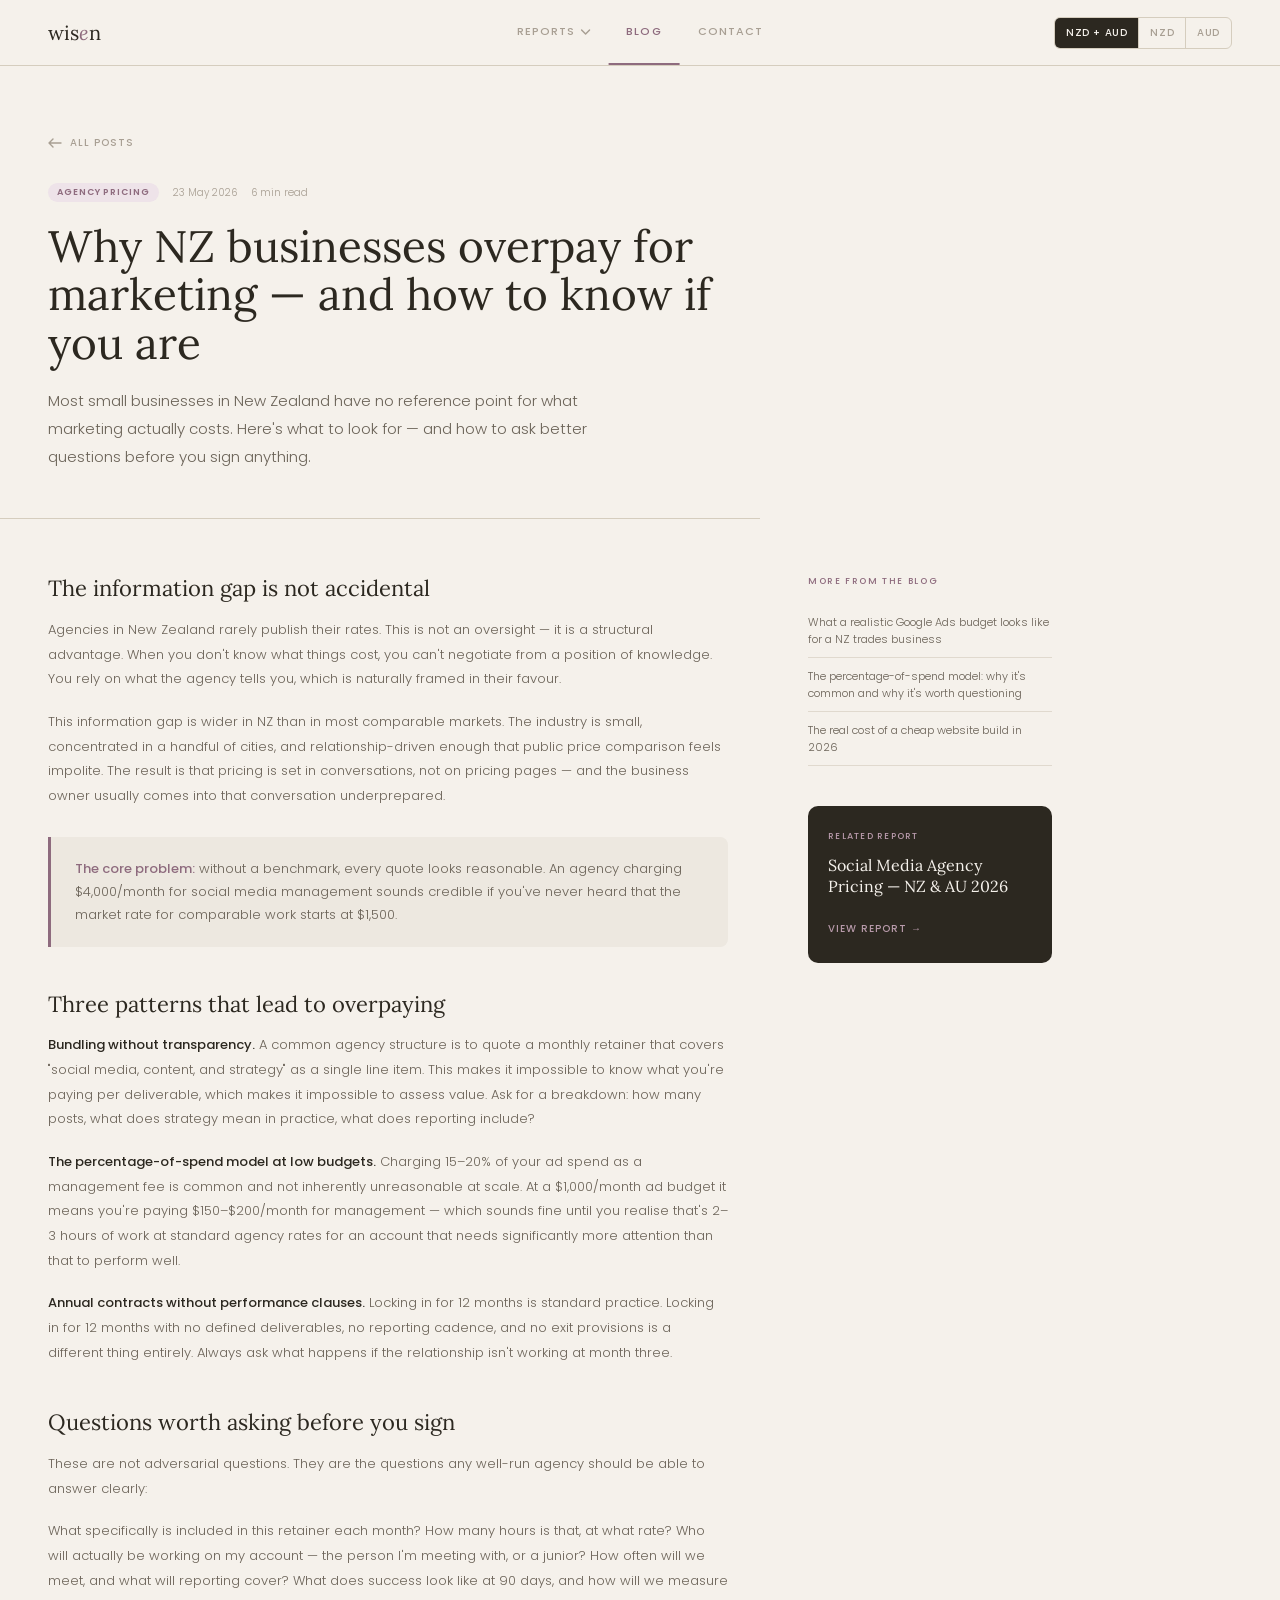
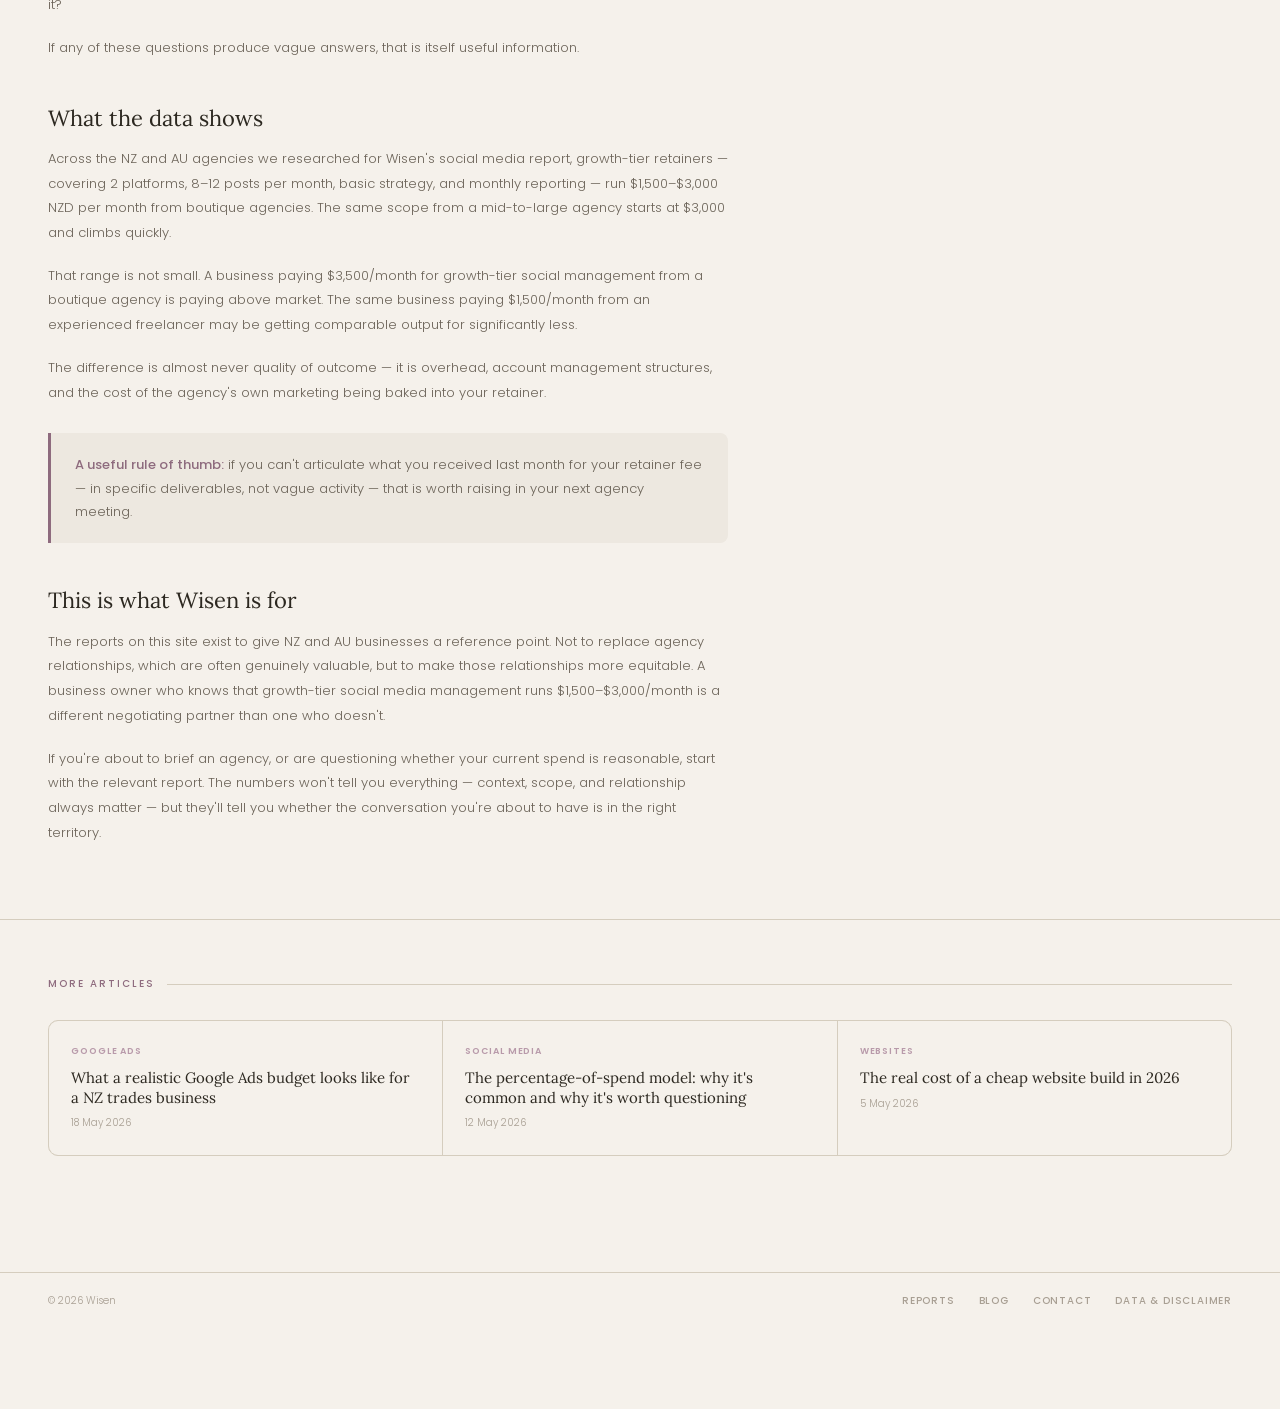
==== pages/blog-post.html @ f057c272 "Second commit with blog and contact" ====
<!DOCTYPE html>
<html lang="en">
<head>
  <meta charset="UTF-8">
  <meta name="viewport" content="width=device-width, initial-scale=1.0">
  <title>Wisen — Why NZ businesses overpay for marketing</title>
  <link rel="stylesheet" href="../css/style.css">
  <style>
    /* ── BLOG POST ── */
    .post-header { padding: 64px 48px 48px; border-bottom: 1px solid var(--rule); max-width: 760px; }
    .post-back { display: inline-flex; align-items: center; gap: 8px; font-size: 10px; letter-spacing: 0.1em; text-transform: uppercase; color: var(--ink-faint); text-decoration: none; font-weight: 500; margin-bottom: 32px; transition: color 0.18s; }
    .post-back:hover { color: var(--mauve); }
    .post-back svg { transition: transform 0.18s; }
    .post-back:hover svg { transform: translateX(-3px); }
    .post-meta { display: flex; align-items: center; gap: 14px; margin-bottom: 20px; }
    .post-tag { font-size: 9px; font-weight: 600; letter-spacing: 0.1em; text-transform: uppercase; padding: 3px 9px; border-radius: 20px; background: var(--mauve-pale); color: var(--mauve); }
    .post-date { font-size: 10px; color: var(--ink-faint); font-weight: 300; }
    .post-read-time { font-size: 10px; color: var(--ink-faint); font-weight: 300; }
    .post-title { font-family: 'Lora', serif; font-weight: 400; font-size: clamp(28px, 4vw, 44px); line-height: 1.1; margin-bottom: 20px; }
    .post-intro { font-size: 15px; color: var(--ink-light); font-weight: 300; line-height: 1.85; max-width: 600px; }

    /* Article body */
    .post-body { padding: 56px 48px; display: grid; grid-template-columns: 680px 1fr; gap: 80px; align-items: start; max-width: 1100px; }
    .post-content h2 { font-family: 'Lora', serif; font-weight: 400; font-size: 22px; margin-top: 44px; margin-bottom: 16px; line-height: 1.2; }
    .post-content h2:first-child { margin-top: 0; }
    .post-content p { font-size: 13px; color: var(--ink-light); font-weight: 300; line-height: 1.9; margin-bottom: 18px; }
    .post-content strong { color: var(--ink); font-weight: 500; }
    .post-callout { background: var(--linen); border-left: 3px solid var(--mauve); border-radius: 0 8px 8px 0; padding: 20px 24px; margin: 28px 0; }
    .post-callout p { margin-bottom: 0; font-size: 13px; color: var(--ink-light); line-height: 1.8; font-weight: 300; }
    .post-callout strong { color: var(--mauve); }

    /* Sidebar */
    .post-sidebar { position: sticky; top: 96px; }
    .sidebar-label { font-size: 9px; letter-spacing: 0.18em; text-transform: uppercase; color: var(--mauve); font-weight: 500; margin-bottom: 16px; }
    .sidebar-link { display: block; font-size: 11px; color: var(--ink-light); font-weight: 300; text-decoration: none; padding: 10px 0; border-bottom: 1px solid var(--linen-dark); line-height: 1.5; transition: color 0.18s; }
    .sidebar-link:last-child { border-bottom: none; }
    .sidebar-link:hover { color: var(--mauve); }
    .sidebar-report { margin-top: 40px; background: var(--ink); border-radius: 10px; padding: 24px 20px; }
    .sidebar-report-label { font-size: 9px; letter-spacing: 0.14em; text-transform: uppercase; color: var(--mauve-l); font-weight: 500; margin-bottom: 12px; }
    .sidebar-report-title { font-family: 'Lora', serif; font-size: 16px; font-weight: 400; color: var(--parchment); margin-bottom: 10px; line-height: 1.3; }
    .sidebar-report-link { display: inline-block; margin-top: 14px; font-size: 10px; letter-spacing: 0.1em; text-transform: uppercase; color: var(--mauve-l); font-weight: 500; text-decoration: none; transition: color 0.18s; }
    .sidebar-report-link:hover { color: var(--parchment); }

    /* Post footer / more posts */
    .post-more { padding: 56px 48px; border-top: 1px solid var(--rule); }
    .post-more-label { font-size: 10px; letter-spacing: 0.2em; text-transform: uppercase; color: var(--mauve); font-weight: 500; margin-bottom: 28px; display: flex; align-items: center; gap: 12px; }
    .post-more-label::after { content: ''; flex: 1; height: 1px; background: var(--rule); }
    .post-more-grid { display: grid; grid-template-columns: repeat(3, 1fr); gap: 1px; background: var(--rule); border: 1px solid var(--rule); border-radius: 10px; overflow: hidden; }
    .post-more-card { background: var(--parchment); padding: 24px 22px; text-decoration: none; display: block; transition: background 0.18s; }
    .post-more-card:hover { background: var(--linen); }
    .post-more-tag { font-size: 9px; font-weight: 600; letter-spacing: 0.1em; text-transform: uppercase; color: var(--mauve-l); margin-bottom: 10px; display: block; }
    .post-more-title { font-family: 'Lora', serif; font-size: 15px; font-weight: 400; color: var(--ink); line-height: 1.3; margin-bottom: 8px; }
    .post-more-date { font-size: 10px; color: var(--ink-faint); font-weight: 300; }

    @media (max-width: 900px) {
      .post-header { padding: 40px 20px 32px; }
      .post-body { grid-template-columns: 1fr; gap: 40px; padding: 40px 20px; }
      .post-sidebar { position: static; }
      .post-more { padding: 40px 20px; }
      .post-more-grid { grid-template-columns: 1fr; }
    }
  </style>
</head>
<body>

  <!-- ══ HEADER ════════════════════════════════════════════════ -->
  <header class="site-header">
    <a class="wordmark" href="../index.html">wis<em>e</em>n</a>
    <div class="site-nav-centre">
      <div class="site-nav-dropdown">
        <button class="site-nav-dropdown-trigger">
          Reports
          <svg width="10" height="6" viewBox="0 0 10 6" fill="none">
            <path d="M1 1l4 4 4-4" stroke="currentColor" stroke-width="1.5" stroke-linecap="round" stroke-linejoin="round"/>
          </svg>
        </button>
        <div class="site-nav-dropdown-menu">
          <a class="site-nav-dropdown-item" href="social-media.html">
            <span class="site-nav-dropdown-num">01</span>
            <span class="site-nav-dropdown-label">Social Media Pricing</span>
          </a>
          <a class="site-nav-dropdown-item" href="website-costs.html">
            <span class="site-nav-dropdown-num">02</span>
            <span class="site-nav-dropdown-label">Website Build &amp; Maintenance</span>
          </a>
          <a class="site-nav-dropdown-item" href="paid-ads.html">
            <span class="site-nav-dropdown-num">03</span>
            <span class="site-nav-dropdown-label">Paid Ads Benchmarks</span>
          </a>
          <div class="site-nav-dropdown-divider"></div>
          <a class="site-nav-dropdown-item" href="disclaimer.html">
            <span class="site-nav-dropdown-num">&#x2197;</span>
            <span class="site-nav-dropdown-label">Data Sources &amp; Methodology</span>
          </a>
        </div>
      </div>
      <a class="site-nav-link active" href="blog.html">Blog</a>
      <a class="site-nav-link" href="contact.html">Contact</a>
    </div>
    <div class="header-right">
      <div class="currency-pills">
        <button class="currency-pill active" onclick="setCurrency('both',this)">NZD + AUD</button>
        <button class="currency-pill"        onclick="setCurrency('nzd',this)">NZD</button>
        <button class="currency-pill"        onclick="setCurrency('aud',this)">AUD</button>
      </div>
    </div>
  </header>

  <!-- ══ POST HEADER ═══════════════════════════════════════════ -->
  <div class="post-header">
    <a class="post-back" href="blog.html">
      <svg width="14" height="10" viewBox="0 0 14 10" fill="none">
        <path d="M5 1L1 5l4 4M1 5h12" stroke="currentColor" stroke-width="1.4" stroke-linecap="round" stroke-linejoin="round"/>
      </svg>
      All posts
    </a>
    <div class="post-meta">
      <span class="post-tag">Agency pricing</span>
      <span class="post-date">23 May 2026</span>
      <span class="post-read-time">6 min read</span>
    </div>
    <h1 class="post-title">Why NZ businesses overpay for marketing — and how to know if you are</h1>
    <p class="post-intro">Most small businesses in New Zealand have no reference point for what marketing actually costs. Here's what to look for — and how to ask better questions before you sign anything.</p>
  </div>

  <!-- ══ POST BODY ══════════════════════════════════════════════ -->
  <div class="post-body">
    <article class="post-content">

      <h2>The information gap is not accidental</h2>
      <p>Agencies in New Zealand rarely publish their rates. This is not an oversight — it is a structural advantage. When you don't know what things cost, you can't negotiate from a position of knowledge. You rely on what the agency tells you, which is naturally framed in their favour.</p>
      <p>This information gap is wider in NZ than in most comparable markets. The industry is small, concentrated in a handful of cities, and relationship-driven enough that public price comparison feels impolite. The result is that pricing is set in conversations, not on pricing pages — and the business owner usually comes into that conversation underprepared.</p>

      <div class="post-callout">
        <p><strong>The core problem:</strong> without a benchmark, every quote looks reasonable. An agency charging $4,000/month for social media management sounds credible if you've never heard that the market rate for comparable work starts at $1,500.</p>
      </div>

      <h2>Three patterns that lead to overpaying</h2>
      <p><strong>Bundling without transparency.</strong> A common agency structure is to quote a monthly retainer that covers "social media, content, and strategy" as a single line item. This makes it impossible to know what you're paying per deliverable, which makes it impossible to assess value. Ask for a breakdown: how many posts, what does strategy mean in practice, what does reporting include?</p>
      <p><strong>The percentage-of-spend model at low budgets.</strong> Charging 15–20% of your ad spend as a management fee is common and not inherently unreasonable at scale. At a $1,000/month ad budget it means you're paying $150–$200/month for management — which sounds fine until you realise that's 2–3 hours of work at standard agency rates for an account that needs significantly more attention than that to perform well.</p>
      <p><strong>Annual contracts without performance clauses.</strong> Locking in for 12 months is standard practice. Locking in for 12 months with no defined deliverables, no reporting cadence, and no exit provisions is a different thing entirely. Always ask what happens if the relationship isn't working at month three.</p>

      <h2>Questions worth asking before you sign</h2>
      <p>These are not adversarial questions. They are the questions any well-run agency should be able to answer clearly:</p>
      <p>What specifically is included in this retainer each month? How many hours is that, at what rate? Who will actually be working on my account — the person I'm meeting with, or a junior? How often will we meet, and what will reporting cover? What does success look like at 90 days, and how will we measure it?</p>
      <p>If any of these questions produce vague answers, that is itself useful information.</p>

      <h2>What the data shows</h2>
      <p>Across the NZ and AU agencies we researched for Wisen's social media report, growth-tier retainers — covering 2 platforms, 8–12 posts per month, basic strategy, and monthly reporting — run $1,500–$3,000 NZD per month from boutique agencies. The same scope from a mid-to-large agency starts at $3,000 and climbs quickly.</p>
      <p>That range is not small. A business paying $3,500/month for growth-tier social management from a boutique agency is paying above market. The same business paying $1,500/month from an experienced freelancer may be getting comparable output for significantly less.</p>
      <p>The difference is almost never quality of outcome — it is overhead, account management structures, and the cost of the agency's own marketing being baked into your retainer.</p>

      <div class="post-callout">
        <p><strong>A useful rule of thumb:</strong> if you can't articulate what you received last month for your retainer fee — in specific deliverables, not vague activity — that is worth raising in your next agency meeting.</p>
      </div>

      <h2>This is what Wisen is for</h2>
      <p>The reports on this site exist to give NZ and AU businesses a reference point. Not to replace agency relationships, which are often genuinely valuable, but to make those relationships more equitable. A business owner who knows that growth-tier social media management runs $1,500–$3,000/month is a different negotiating partner than one who doesn't.</p>
      <p>If you're about to brief an agency, or are questioning whether your current spend is reasonable, start with the relevant report. The numbers won't tell you everything — context, scope, and relationship always matter — but they'll tell you whether the conversation you're about to have is in the right territory.</p>

    </article>

    <!-- Sidebar -->
    <aside class="post-sidebar">
      <div class="sidebar-label">More from the blog</div>
      <a class="sidebar-link" href="blog.html">What a realistic Google Ads budget looks like for a NZ trades business</a>
      <a class="sidebar-link" href="blog.html">The percentage-of-spend model: why it's common and why it's worth questioning</a>
      <a class="sidebar-link" href="blog.html">The real cost of a cheap website build in 2026</a>

      <div class="sidebar-report">
        <div class="sidebar-report-label">Related report</div>
        <div class="sidebar-report-title">Social Media Agency Pricing — NZ &amp; AU 2026</div>
        <a class="sidebar-report-link" href="social-media.html">View report →</a>
      </div>
    </aside>
  </div>

  <!-- ══ MORE POSTS ═════════════════════════════════════════════ -->
  <div class="post-more">
    <div class="post-more-label">More articles</div>
    <div class="post-more-grid">
      <a class="post-more-card" href="blog.html">
        <span class="post-more-tag">Google Ads</span>
        <div class="post-more-title">What a realistic Google Ads budget looks like for a NZ trades business</div>
        <div class="post-more-date">18 May 2026</div>
      </a>
      <a class="post-more-card" href="blog.html">
        <span class="post-more-tag">Social media</span>
        <div class="post-more-title">The percentage-of-spend model: why it's common and why it's worth questioning</div>
        <div class="post-more-date">12 May 2026</div>
      </a>
      <a class="post-more-card" href="blog.html">
        <span class="post-more-tag">Websites</span>
        <div class="post-more-title">The real cost of a cheap website build in 2026</div>
        <div class="post-more-date">5 May 2026</div>
      </a>
    </div>
  </div>

  <!-- ══ FOOTER ════════════════════════════════════════════════ -->
  <footer class="site-footer">
    <div class="footer-copy">&copy; 2026 Wisen</div>
    <nav class="footer-nav">
      <a class="footer-nav-link" href="../index.html#reports">Reports</a>
      <a class="footer-nav-link" href="blog.html">Blog</a>
      <a class="footer-nav-link" href="contact.html">Contact</a>
      <a class="footer-nav-link" href="disclaimer.html">Data &amp; Disclaimer</a>
    </nav>
  </footer>

  <script src="../js/main.js"></script>
</body>
</html>
---- css/style.css ----
/* ============================================================
   WISEN — Global Stylesheet
   style.css · v1.0 · May 2026
   ============================================================ */

@import url('https://fonts.googleapis.com/css2?family=Lora:ital,wght@0,400;0,600;1,400&family=Poppins:wght@300;400;500;600&display=swap');

*, *::before, *::after { box-sizing: border-box; margin: 0; padding: 0; }

/* ── TOKENS ── */
:root {
  --parchment: #F5F1EB;
  --linen:     #EDE8E0;
  --linen-dark:#E0D9CE;
  --ink:       #2C2820;
  --ink-light: #6B6358;
  --ink-faint: #A89F93;
  --mauve:     #8E6B7E;
  --mauve-l:   #B89AAA;
  --mauve-pale:#EEE3E9;
  --olive:     #6B7A45;
  --olive-l:   #8A9A5B;
  --olive-pale:#E8EDD8;
  --rule:      #D5CDBE;
}

body {
  background: var(--parchment);
  font-family: 'Poppins', sans-serif;
  color: var(--ink);
  padding-bottom: 80px;
}

/* ── GLOBAL HEADER ── */
.site-header {
  border-bottom: 1px solid var(--rule);
  padding: 0 48px;
  background: var(--parchment);
  position: sticky;
  top: 0;
  z-index: 20;
  display: flex;
  align-items: stretch;
  justify-content: space-between;
}
.wordmark {
  font-family: 'Lora', serif;
  font-weight: 400;
  font-size: 20px;
  display: flex;
  align-items: center;
  padding: 20px 0;
  text-decoration: none;
  color: var(--ink);
  background: none;
  border: none;
  cursor: pointer;
  flex-shrink: 0;
}
.wordmark em { font-style: italic; color: var(--mauve); }

/* Centred nav group */
.site-nav-centre {
  display: flex;
  align-items: stretch;
  position: absolute;
  left: 50%;
  transform: translateX(-50%);
  height: 100%;
}

/* Flat nav links (Blog, Contact) */
.site-nav-link {
  display: flex;
  align-items: center;
  padding: 0 18px;
  font-size: 11px;
  font-weight: 500;
  letter-spacing: 0.1em;
  text-transform: uppercase;
  color: var(--ink-faint);
  border: none;
  background: transparent;
  cursor: pointer;
  border-bottom: 2px solid transparent;
  font-family: 'Poppins', sans-serif;
  transition: all 0.18s;
  white-space: nowrap;
  text-decoration: none;
}
.site-nav-link.active { color: var(--mauve); border-bottom-color: var(--mauve); }
.site-nav-link:hover:not(.active) { color: var(--ink); }

/* Reports dropdown */
.site-nav-dropdown { position: relative; display: flex; align-items: stretch; }
.site-nav-dropdown-trigger {
  display: flex;
  align-items: center;
  gap: 5px;
  padding: 0 18px;
  font-size: 11px;
  font-weight: 500;
  letter-spacing: 0.1em;
  text-transform: uppercase;
  color: var(--ink-faint);
  background: none;
  border: none;
  border-bottom: 2px solid transparent;
  cursor: pointer;
  font-family: 'Poppins', sans-serif;
  transition: all 0.18s;
}
.site-nav-dropdown-trigger svg { transition: transform 0.18s; }
.site-nav-dropdown:hover .site-nav-dropdown-trigger { color: var(--ink); }
.site-nav-dropdown:hover .site-nav-dropdown-trigger svg { transform: rotate(180deg); }
.site-nav-dropdown-menu {
  position: absolute;
  top: calc(100% + 1px);
  left: 50%;
  transform: translateX(-50%) translateY(6px);
  background: var(--parchment);
  border: 1px solid var(--rule);
  border-radius: 8px;
  min-width: 240px;
  padding: 8px 0;
  opacity: 0;
  pointer-events: none;
  transition: all 0.18s;
  box-shadow: 0 8px 24px rgba(44,40,32,0.08);
  z-index: 30;
}
.site-nav-dropdown:hover .site-nav-dropdown-menu {
  opacity: 1;
  pointer-events: all;
  transform: translateX(-50%) translateY(0);
}
.site-nav-dropdown-item { display: flex; flex-direction: column; padding: 12px 18px; text-decoration: none; transition: background 0.14s; }
.site-nav-dropdown-item:hover { background: var(--linen); }
.site-nav-dropdown-num { font-size: 9px; letter-spacing: 0.12em; text-transform: uppercase; color: var(--mauve-l); font-weight: 500; margin-bottom: 3px; }
.site-nav-dropdown-label { font-size: 12px; color: var(--ink); font-weight: 400; }
.site-nav-dropdown-divider { height: 1px; background: var(--rule); margin: 6px 0; }

/* Right side */
.header-right { display: flex; align-items: center; padding: 14px 0; }
.currency-pills { display: flex; border: 1px solid var(--rule); border-radius: 6px; overflow: hidden; }
.currency-pill {
  padding: 7px 11px;
  font-size: 10px;
  font-weight: 500;
  letter-spacing: 0.06em;
  cursor: pointer;
  border: none;
  background: transparent;
  color: var(--ink-faint);
  font-family: 'Poppins', sans-serif;
  transition: all 0.18s;
}
.currency-pill + .currency-pill { border-left: 1px solid var(--rule); }
.currency-pill.active { background: var(--ink); color: var(--parchment); }
.currency-pill:hover:not(.active) { background: var(--linen); color: var(--ink); }

/* ── SITE FOOTER ── */
.site-footer {
  margin-top: 60px;
  border-top: 1px solid var(--rule);
  padding: 20px 48px;
  display: flex;
  align-items: center;
  justify-content: space-between;
  gap: 24px;
}
.footer-copy { font-size: 10px; color: var(--ink-faint); font-weight: 300; }
.footer-nav { display: flex; gap: 24px; align-items: center; }
.footer-nav-link {
  font-size: 10px;
  font-weight: 500;
  letter-spacing: 0.08em;
  text-transform: uppercase;
  color: var(--ink-faint);
  text-decoration: none;
  transition: color 0.18s;
}
.footer-nav-link:hover { color: var(--ink); }

/* ── HERO ── */
.hero {
  padding: 56px 48px 40px;
  border-bottom: 1px solid var(--rule);
  display: grid;
  grid-template-columns: 1fr auto;
  gap: 32px;
  align-items: end;
}
.hero-eyebrow { font-size: 10px; letter-spacing: 0.22em; text-transform: uppercase; color: var(--mauve); font-weight: 500; margin-bottom: 14px; }
.hero-title { font-family: 'Lora', serif; font-weight: 400; font-size: clamp(32px, 4.5vw, 54px); line-height: 1.08; }
.hero-title strong { font-weight: 600; font-style: italic; color: var(--mauve); }
.hero-sub { margin-top: 16px; font-size: 13px; color: var(--ink-light); line-height: 1.7; max-width: 440px; font-weight: 300; }
.hero-meta { text-align: right; font-size: 12px; color: var(--ink-light); line-height: 1.8; font-weight: 300; }

/* ── TAB NAV ── */
.tab-nav { padding: 0 48px; border-bottom: 1px solid var(--rule); display: flex; }
.tab-btn {
  padding: 18px 0;
  margin-right: 32px;
  font-size: 11px;
  font-weight: 500;
  letter-spacing: 0.1em;
  text-transform: uppercase;
  color: var(--ink-faint);
  border: none;
  background: transparent;
  cursor: pointer;
  border-bottom: 2px solid transparent;
  margin-bottom: -1px;
  font-family: 'Poppins', sans-serif;
  transition: all 0.18s;
}
.tab-btn.active { color: var(--mauve); border-bottom-color: var(--mauve); }
.tab-btn:hover:not(.active) { color: var(--ink); }

/* ── CONTENT ── */
.content { padding: 48px 48px 0; max-width: 1100px; }
.panel { display: none; }
.panel.active { display: block; }
.section-label {
  font-size: 10px;
  letter-spacing: 0.2em;
  text-transform: uppercase;
  color: var(--mauve);
  font-weight: 500;
  margin-bottom: 24px;
  display: flex;
  align-items: center;
  gap: 12px;
}
.section-label::after { content: ''; flex: 1; height: 1px; background: var(--rule); }
.section-gap { margin-top: 44px; }

/* ── REPORT CARDS (home) ── */
.report-grid {
  display: grid;
  grid-template-columns: repeat(3, 1fr);
  gap: 1px;
  background: var(--rule);
  border: 1px solid var(--rule);
  border-radius: 10px;
  overflow: hidden;
  margin: 40px 48px 0;
}
.report-card { background: var(--parchment); padding: 36px 30px; cursor: pointer; transition: background 0.18s; text-decoration: none; display: block; }
.report-card:hover { background: var(--linen); }
.report-card-num { font-family: 'Lora', serif; font-size: 36px; font-weight: 400; color: var(--mauve-l); line-height: 1; margin-bottom: 20px; }
.report-card-title { font-family: 'Lora', serif; font-size: 20px; font-weight: 400; margin-bottom: 10px; line-height: 1.2; color: var(--ink); }
.report-card-sub { font-size: 12px; color: var(--ink-light); font-weight: 300; line-height: 1.7; margin-bottom: 20px; }
.report-card-cta { font-size: 10px; letter-spacing: 0.12em; text-transform: uppercase; color: var(--mauve); font-weight: 500; }

/* ── PACKAGE CARDS ── */
.pkg-grid {
  display: grid;
  grid-template-columns: repeat(auto-fit, minmax(200px, 1fr));
  gap: 1px;
  background: var(--rule);
  border: 1px solid var(--rule);
  border-radius: 10px;
  overflow: hidden;
  margin-bottom: 28px;
}
.pkg-card { background: var(--parchment); padding: 28px 24px; transition: background 0.18s; }
.pkg-card:hover { background: var(--linen); }
.pkg-accent { width: 28px; height: 3px; border-radius: 2px; margin-bottom: 16px; }
.pkg-tier { font-family: 'Lora', serif; font-size: 22px; font-weight: 400; margin-bottom: 4px; }
.pkg-sub { font-size: 10px; letter-spacing: 0.08em; text-transform: uppercase; color: var(--ink-faint); font-weight: 500; margin-bottom: 12px; }
.pkg-price-label { font-size: 9px; letter-spacing: 0.1em; text-transform: uppercase; margin-bottom: 3px; margin-top: 16px; font-weight: 500; }
.pkg-price { font-size: 17px; font-weight: 500; }
.pkg-price span { font-size: 13px; color: var(--ink-faint); font-weight: 300; }
.pkg-divider { height: 1px; background: var(--rule); margin: 18px 0; }
.pkg-inc { font-size: 11px; color: var(--ink-light); line-height: 1.9; font-weight: 300; }
.pkg-inc-item { display: flex; gap: 8px; }
.pkg-dot-m { color: var(--mauve); }
.pkg-dot-o { color: var(--olive); }

/* ── DATA TABLES ── */
.data-table { width: 100%; border-collapse: collapse; margin-bottom: 28px; }
.data-table th { font-size: 10px; letter-spacing: 0.12em; text-transform: uppercase; color: var(--ink-faint); font-weight: 500; padding: 0 0 14px; border-bottom: 1px solid var(--rule); text-align: left; }
.data-table th:not(:first-child) { text-align: right; }
.data-table td { padding: 14px 0; border-bottom: 1px solid var(--linen-dark); font-size: 12px; vertical-align: middle; }
.data-table td:not(:first-child) { text-align: right; }
.data-table tr:last-child td { border-bottom: none; }
.data-table tr:hover td { background: var(--linen); }
.bar-wrap { height: 3px; background: var(--linen-dark); border-radius: 2px; margin-top: 5px; max-width: 180px; }
.bar { height: 3px; border-radius: 2px; }
.val-m { color: var(--mauve); font-weight: 500; }
.val-o { color: var(--olive); font-weight: 500; }
.val-g { color: var(--ink-light); }

/* ── AGENCY TABLE ── */
.agency-table { width: 100%; border-collapse: collapse; }
.agency-table th { font-size: 10px; letter-spacing: 0.12em; text-transform: uppercase; color: var(--ink-faint); font-weight: 500; padding: 0 12px 14px 0; border-bottom: 1px solid var(--rule); text-align: left; }
.agency-table td { padding: 15px 12px 15px 0; border-bottom: 1px solid var(--linen-dark); font-size: 12px; vertical-align: middle; }
.agency-table tr:last-child td { border-bottom: none; }
.agency-table tr:hover td { background: var(--linen); }
.mkt-badge { display: inline-block; font-size: 10px; font-weight: 600; letter-spacing: 0.08em; padding: 3px 8px; border-radius: 4px; }
.mkt-nz { background: var(--mauve-pale); color: var(--mauve); }
.mkt-au { background: var(--olive-pale); color: var(--olive); }
.tier-pill { display: inline-block; font-size: 10px; font-weight: 500; letter-spacing: 0.06em; padding: 3px 10px; border-radius: 20px; border: 1px solid; }

/* ── METRIC CARDS ── */
.metric-row { display: grid; grid-template-columns: repeat(4, 1fr); gap: 12px; margin-bottom: 36px; }
.metric-card { background: var(--linen); border-radius: 8px; padding: 18px 16px; }
.metric-label { font-size: 9px; letter-spacing: 0.12em; text-transform: uppercase; color: var(--ink-faint); font-weight: 500; margin-bottom: 8px; }
.metric-value { font-size: 22px; font-weight: 500; line-height: 1; margin-bottom: 4px; }
.metric-sub { font-size: 10px; color: var(--ink-faint); font-weight: 300; }

/* ── MAINTENANCE GRID ── */
.maint-grid { display: grid; grid-template-columns: repeat(3, 1fr); gap: 1px; background: var(--rule); border: 1px solid var(--rule); border-radius: 10px; overflow: hidden; margin-bottom: 28px; }
.maint-card { background: var(--parchment); padding: 24px 22px; transition: background 0.18s; }
.maint-card:hover { background: var(--linen); }
.maint-tier { font-size: 10px; letter-spacing: 0.2em; text-transform: uppercase; color: var(--ink-faint); font-weight: 500; margin-bottom: 10px; }
.maint-name { font-family: 'Lora', serif; font-size: 20px; font-weight: 400; margin-bottom: 16px; }
.maint-price-label { font-size: 9px; letter-spacing: 0.1em; text-transform: uppercase; font-weight: 500; margin-bottom: 2px; }
.maint-price { font-size: 17px; font-weight: 500; }
.maint-price span { font-size: 12px; color: var(--ink-faint); font-weight: 300; }
.maint-divider { height: 1px; background: var(--rule); margin: 16px 0; }

/* ── ROW ITEMS ── */
.row-item { display: grid; grid-template-columns: 1fr auto auto; gap: 32px; padding: 20px 24px; background: var(--parchment); border: 1px solid var(--rule); border-radius: 8px; align-items: center; transition: background 0.18s; margin-bottom: 6px; }
.row-item:hover { background: var(--linen); }
.row-title { font-size: 14px; font-weight: 300; }
.row-sub { font-size: 11px; color: var(--ink-faint); font-weight: 300; margin-top: 3px; }
.row-price-block { text-align: right; }
.row-currency { font-size: 9px; letter-spacing: 0.12em; text-transform: uppercase; font-weight: 500; margin-bottom: 3px; }
.row-amount { font-size: 15px; font-weight: 500; }

/* ── DARK BLOCKS ── */
.dark-block { background: var(--ink); border-radius: 12px; padding: 32px 36px; margin-bottom: 16px; }
.dark-label { font-size: 10px; letter-spacing: 0.2em; text-transform: uppercase; color: var(--mauve-l); font-weight: 500; margin-bottom: 20px; }
.dark-grid { display: grid; grid-template-columns: repeat(3, 1fr); gap: 16px; }
.dark-card { background: rgba(255,255,255,0.05); border-radius: 8px; padding: 18px; border: 1px solid rgba(255,255,255,0.08); }
.dark-card-label { font-size: 10px; font-weight: 500; color: rgba(255,255,255,0.5); text-transform: uppercase; letter-spacing: 0.08em; margin-bottom: 10px; }
.dark-card-val { font-size: 20px; font-weight: 500; margin-bottom: 6px; }
.dark-card-sub { font-size: 11px; color: rgba(255,255,255,0.35); font-weight: 300; line-height: 1.6; }

/* ── PLACEMENT CARDS ── */
.placement-grid { display: grid; grid-template-columns: repeat(auto-fit, minmax(150px, 1fr)); gap: 1px; background: var(--rule); border: 1px solid var(--rule); border-radius: 10px; overflow: hidden; margin-bottom: 28px; }
.placement-card { background: var(--parchment); padding: 22px 20px; transition: background 0.18s; }
.placement-card:hover { background: var(--linen); }
.placement-label { font-size: 9px; letter-spacing: 0.12em; text-transform: uppercase; color: var(--ink-faint); font-weight: 500; margin-bottom: 8px; }
.placement-val { font-family: 'Lora', serif; font-size: 20px; font-weight: 400; }
.placement-sub { font-size: 11px; color: var(--ink-faint); font-weight: 300; margin-top: 6px; line-height: 1.5; }

/* ── NOTES ── */
.note { margin-top: 28px; padding: 16px 20px; background: var(--olive-pale); border-left: 3px solid var(--olive); border-radius: 0 6px 6px 0; font-size: 12px; color: var(--ink-light); font-weight: 300; line-height: 1.7; }
.note strong { color: var(--olive); font-weight: 500; }
.note.m { background: var(--mauve-pale); border-color: var(--mauve); }
.note.m strong { color: var(--mauve); }

/* ── FOOTER ── */
.footer { margin: 60px 48px 0; padding-top: 24px; border-top: 1px solid var(--rule); display: flex; justify-content: space-between; align-items: flex-start; gap: 32px; }
.footer-left { display: flex; flex-direction: column; gap: 12px; }
.footer-brand { font-family: 'Lora', serif; font-size: 14px; letter-spacing: 0.2em; color: var(--ink-faint); text-transform: uppercase; font-weight: 400; }
.footer-disclaimer-link { font-size: 10px; color: var(--mauve); font-weight: 500; letter-spacing: 0.08em; text-transform: uppercase; background: none; border: none; cursor: pointer; font-family: 'Poppins', sans-serif; text-align: left; padding: 0; text-decoration: none; display: inline-block; }
.footer-disclaimer-link:hover { color: var(--ink); }
.footer-sources { font-size: 10px; color: var(--ink-faint); text-align: right; line-height: 1.9; max-width: 560px; }

/* ── DISCLAIMER PAGE ── */
.disclaimer-content { padding: 56px 48px; max-width: 820px; }
.disclaimer-content h2 { font-family: 'Lora', serif; font-weight: 400; font-size: 28px; margin-bottom: 28px; line-height: 1.2; }
.disclaimer-content h3 { font-family: 'Lora', serif; font-weight: 400; font-size: 18px; margin-top: 36px; margin-bottom: 14px; color: var(--ink); }
.disclaimer-content p { font-size: 13px; color: var(--ink-light); font-weight: 300; line-height: 1.85; margin-bottom: 16px; }
.disclaimer-content .source-list { border-top: 1px solid var(--rule); margin-top: 36px; padding-top: 28px; }
.source-row { display: grid; grid-template-columns: 180px 1fr; gap: 16px; padding: 12px 0; border-bottom: 1px solid var(--linen-dark); font-size: 12px; }
.source-row:last-child { border-bottom: none; }
.source-cat { color: var(--ink-faint); font-weight: 500; letter-spacing: 0.04em; }
.source-detail { color: var(--ink-light); font-weight: 300; line-height: 1.6; }
.method-block { background: var(--linen); border-radius: 10px; padding: 24px 28px; margin-top: 28px; }
.method-block h4 { font-size: 10px; letter-spacing: 0.2em; text-transform: uppercase; color: var(--mauve); font-weight: 500; margin-bottom: 16px; }
.method-block p { font-size: 12px; color: var(--ink-light); font-weight: 300; line-height: 1.8; margin-bottom: 10px; }
.method-block p:last-child { margin-bottom: 0; }

/* ── HOME PAGE ── */
.home-intro { padding: 64px 48px 48px; border-bottom: 1px solid var(--rule); max-width: 700px; }
.home-eyebrow { font-size: 10px; letter-spacing: 0.22em; text-transform: uppercase; color: var(--mauve); font-weight: 500; margin-bottom: 18px; }
.home-title { font-family: 'Lora', serif; font-weight: 400; font-size: clamp(38px, 5vw, 60px); line-height: 1.06; margin-bottom: 20px; }
.home-title strong { font-weight: 600; font-style: italic; color: var(--mauve); }
.home-sub { font-size: 14px; color: var(--ink-light); font-weight: 300; line-height: 1.8; max-width: 560px; }
.home-meta-row { padding: 28px 48px; border-bottom: 1px solid var(--rule); display: flex; gap: 48px; align-items: center; }
.home-meta-item { font-size: 11px; color: var(--ink-faint); font-weight: 300; letter-spacing: 0.04em; }
.home-meta-item strong { color: var(--ink-light); font-weight: 500; display: block; font-size: 13px; letter-spacing: 0; margin-bottom: 2px; }

/* ── CURRENCY VISIBILITY ── */
body.show-nzd .aud-col, body.show-nzd .aud-block { display: none !important; }
body.show-aud .nzd-col, body.show-aud .nzd-block { display: none !important; }

/* ── RESPONSIVE ── */
@media (max-width: 900px) {
  .site-header { padding: 0 20px; }
  .site-nav-centre { position: static; transform: none; height: auto; overflow-x: auto; }
  .site-footer { padding: 20px 20px; flex-wrap: wrap; gap: 14px; }
  .footer-nav { gap: 16px; flex-wrap: wrap; }
  .hero, .content, .tab-nav, .disclaimer-content, .home-intro, .home-meta-row { padding-left: 20px; padding-right: 20px; }
  .hero { grid-template-columns: 1fr; }
  .metric-row { grid-template-columns: repeat(2, 1fr); }
  .maint-grid, .dark-grid { grid-template-columns: 1fr; }
  .row-item { grid-template-columns: 1fr; gap: 12px; }
  .home-meta-row { flex-wrap: wrap; gap: 24px; }
  .source-row { grid-template-columns: 1fr; gap: 4px; }
}
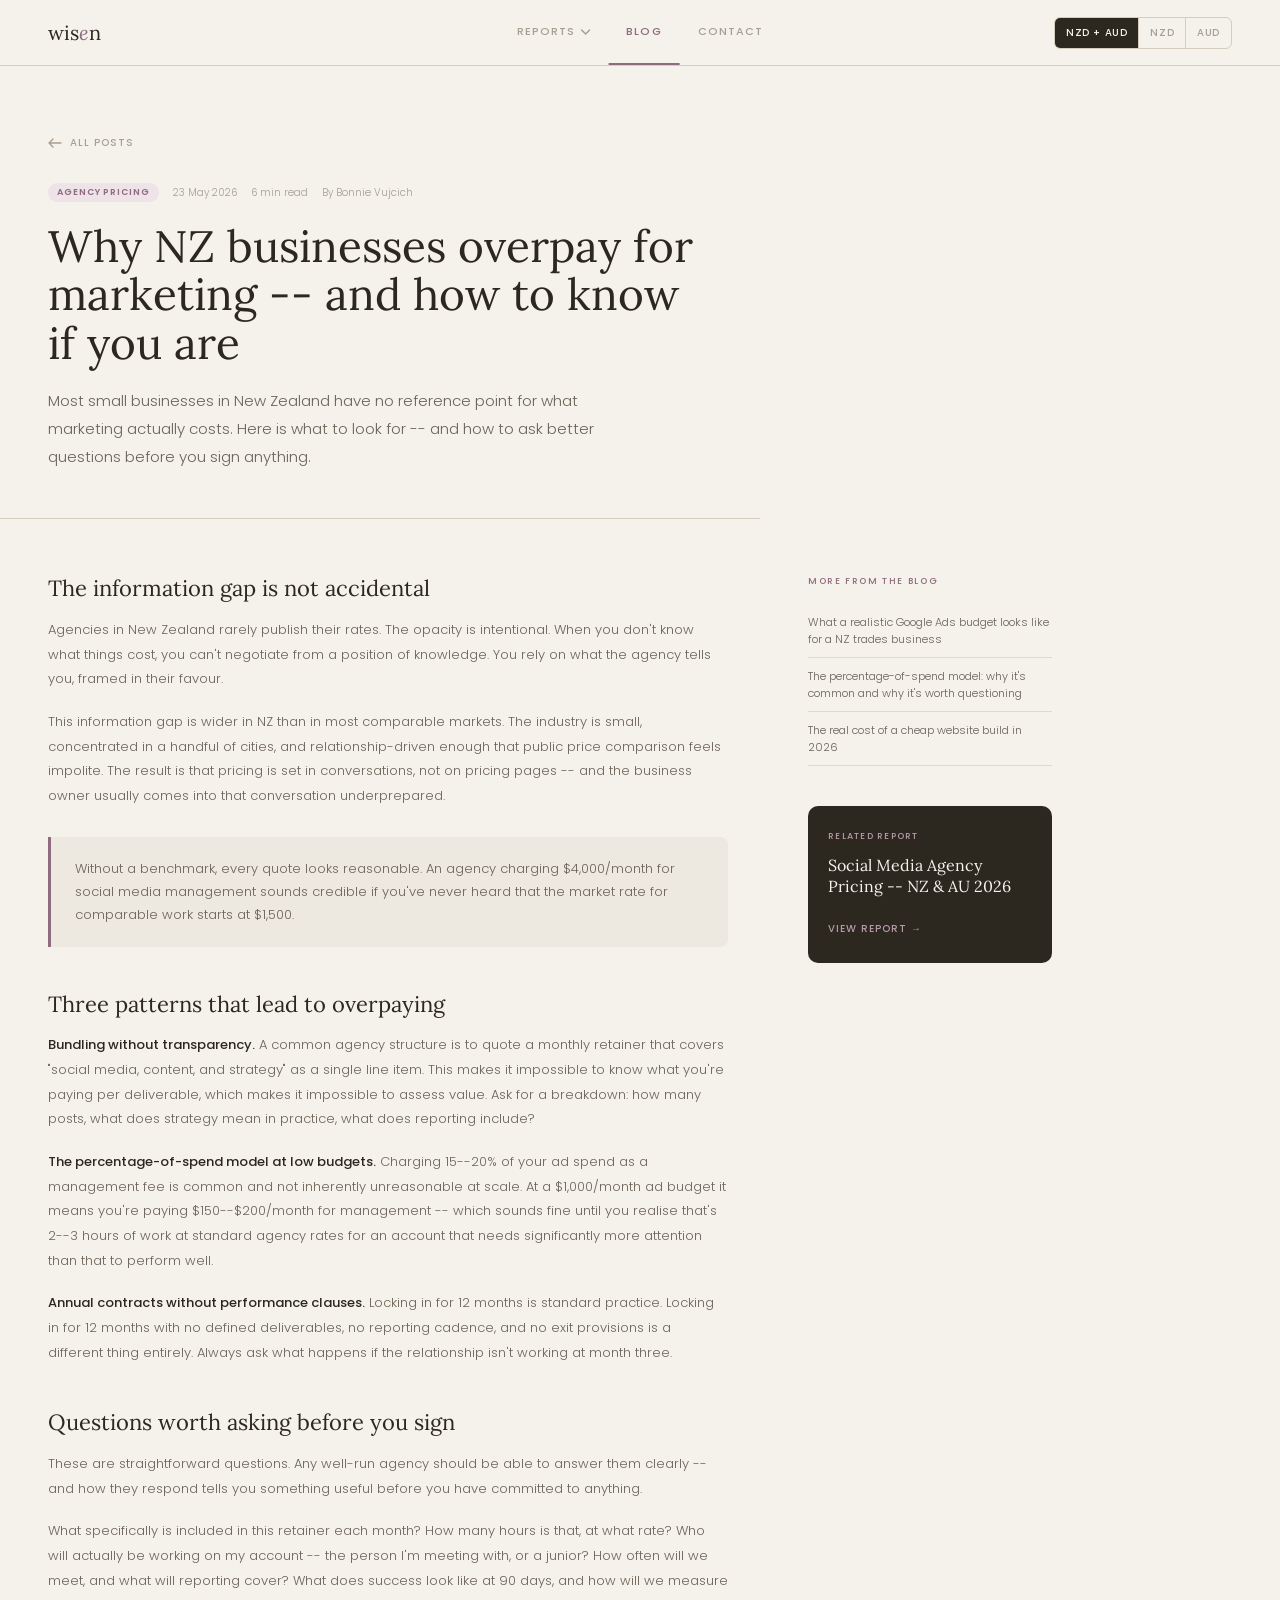
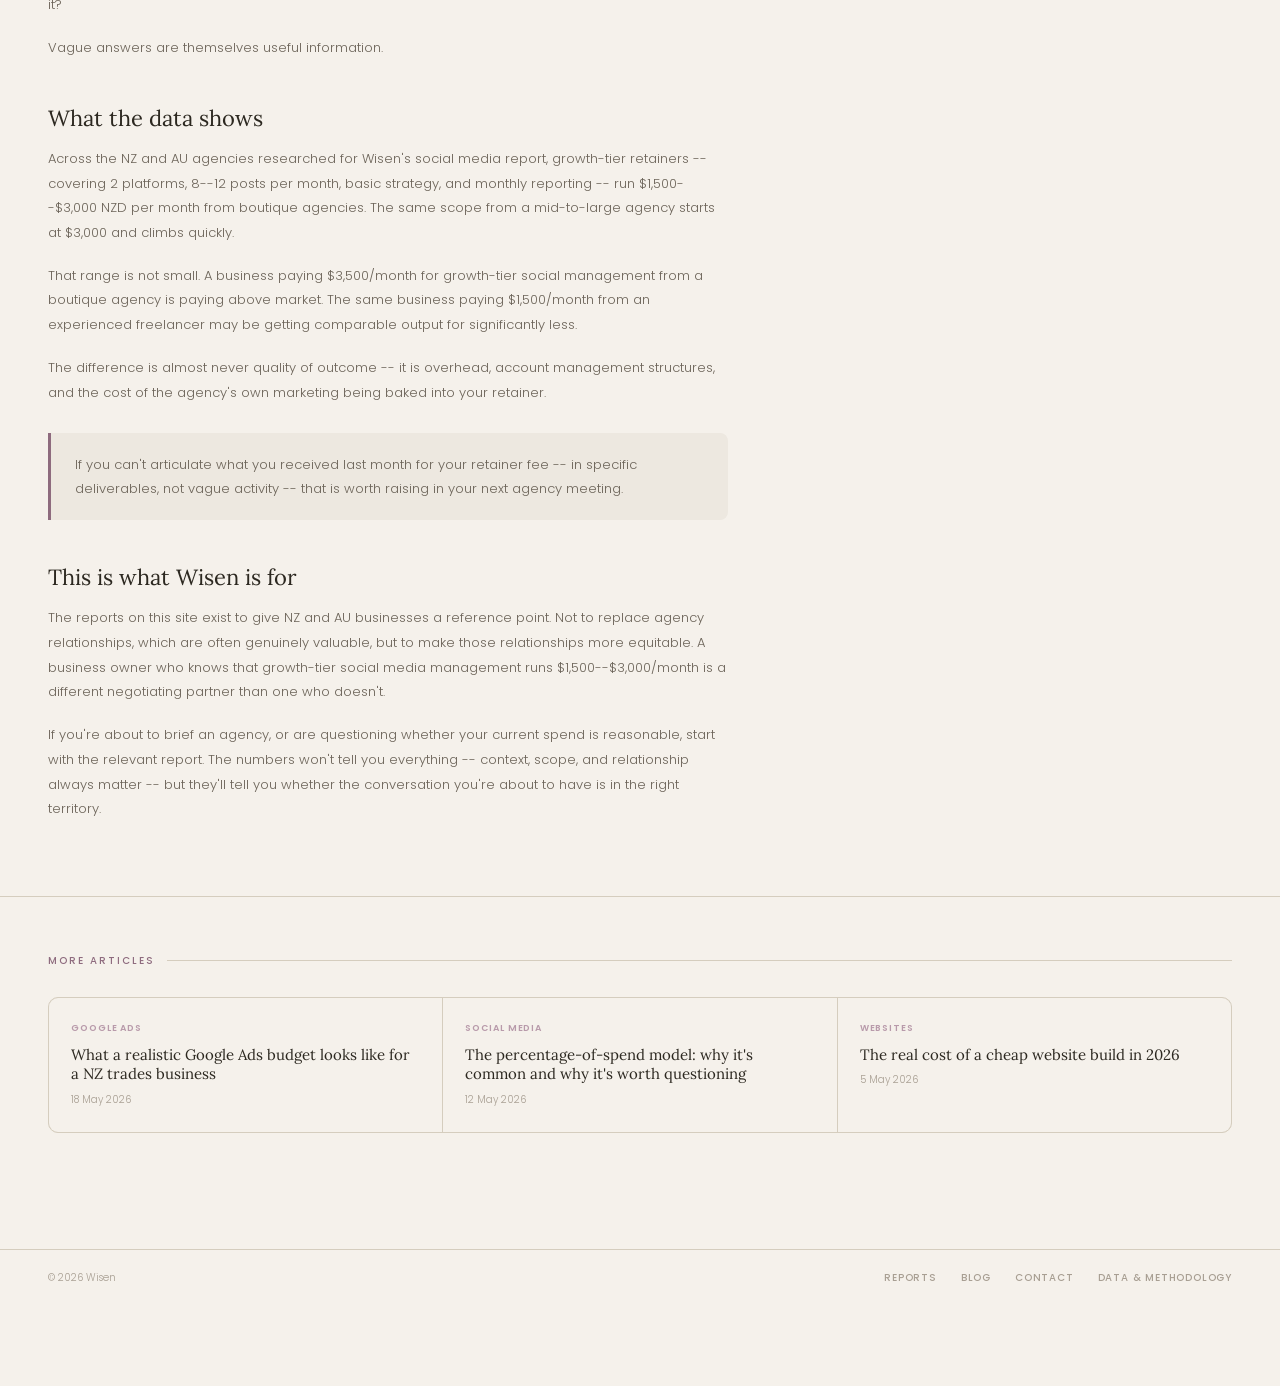
==== commit abd51911: "Update blog-post.html red team review 1" ====
--- a/pages/blog-post.html
+++ b/pages/blog-post.html
@@ -3,10 +3,9 @@
 <head>
   <meta charset="UTF-8">
   <meta name="viewport" content="width=device-width, initial-scale=1.0">
-  <title>Wisen — Why NZ businesses overpay for marketing</title>
+  <title>Wisen -- Why NZ businesses overpay for marketing</title>
   <link rel="stylesheet" href="../css/style.css">
   <style>
-    /* ── BLOG POST ── */
     .post-header { padding: 64px 48px 48px; border-bottom: 1px solid var(--rule); max-width: 760px; }
     .post-back { display: inline-flex; align-items: center; gap: 8px; font-size: 10px; letter-spacing: 0.1em; text-transform: uppercase; color: var(--ink-faint); text-decoration: none; font-weight: 500; margin-bottom: 32px; transition: color 0.18s; }
     .post-back:hover { color: var(--mauve); }
@@ -16,10 +15,10 @@
     .post-tag { font-size: 9px; font-weight: 600; letter-spacing: 0.1em; text-transform: uppercase; padding: 3px 9px; border-radius: 20px; background: var(--mauve-pale); color: var(--mauve); }
     .post-date { font-size: 10px; color: var(--ink-faint); font-weight: 300; }
     .post-read-time { font-size: 10px; color: var(--ink-faint); font-weight: 300; }
+    .post-byline { font-size: 10px; color: var(--ink-faint); font-weight: 300; }
     .post-title { font-family: 'Lora', serif; font-weight: 400; font-size: clamp(28px, 4vw, 44px); line-height: 1.1; margin-bottom: 20px; }
     .post-intro { font-size: 15px; color: var(--ink-light); font-weight: 300; line-height: 1.85; max-width: 600px; }
 
-    /* Article body */
     .post-body { padding: 56px 48px; display: grid; grid-template-columns: 680px 1fr; gap: 80px; align-items: start; max-width: 1100px; }
     .post-content h2 { font-family: 'Lora', serif; font-weight: 400; font-size: 22px; margin-top: 44px; margin-bottom: 16px; line-height: 1.2; }
     .post-content h2:first-child { margin-top: 0; }
@@ -29,7 +28,6 @@
     .post-callout p { margin-bottom: 0; font-size: 13px; color: var(--ink-light); line-height: 1.8; font-weight: 300; }
     .post-callout strong { color: var(--mauve); }
 
-    /* Sidebar */
     .post-sidebar { position: sticky; top: 96px; }
     .sidebar-label { font-size: 9px; letter-spacing: 0.18em; text-transform: uppercase; color: var(--mauve); font-weight: 500; margin-bottom: 16px; }
     .sidebar-link { display: block; font-size: 11px; color: var(--ink-light); font-weight: 300; text-decoration: none; padding: 10px 0; border-bottom: 1px solid var(--linen-dark); line-height: 1.5; transition: color 0.18s; }
@@ -41,7 +39,6 @@
     .sidebar-report-link { display: inline-block; margin-top: 14px; font-size: 10px; letter-spacing: 0.1em; text-transform: uppercase; color: var(--mauve-l); font-weight: 500; text-decoration: none; transition: color 0.18s; }
     .sidebar-report-link:hover { color: var(--parchment); }
 
-    /* Post footer / more posts */
     .post-more { padding: 56px 48px; border-top: 1px solid var(--rule); }
     .post-more-label { font-size: 10px; letter-spacing: 0.2em; text-transform: uppercase; color: var(--mauve); font-weight: 500; margin-bottom: 28px; display: flex; align-items: center; gap: 12px; }
     .post-more-label::after { content: ''; flex: 1; height: 1px; background: var(--rule); }
@@ -63,7 +60,6 @@
 </head>
 <body>
 
-  <!-- ══ HEADER ════════════════════════════════════════════════ -->
   <header class="site-header">
     <a class="wordmark" href="../index.html">wis<em>e</em>n</a>
     <div class="site-nav-centre">
@@ -83,12 +79,16 @@
             <span class="site-nav-dropdown-num">02</span>
             <span class="site-nav-dropdown-label">Website Build &amp; Maintenance</span>
           </a>
+          <a class="site-nav-dropdown-item" href="seo-services.html">
+            <span class="site-nav-dropdown-num">03</span>
+            <span class="site-nav-dropdown-label">SEO Services Pricing</span>
+          </a>
           <a class="site-nav-dropdown-item" href="paid-ads.html">
-            <span class="site-nav-dropdown-num">03</span>
+            <span class="site-nav-dropdown-num">04</span>
             <span class="site-nav-dropdown-label">Paid Ads Benchmarks</span>
           </a>
           <div class="site-nav-dropdown-divider"></div>
-          <a class="site-nav-dropdown-item" href="disclaimer.html">
+          <a class="site-nav-dropdown-item" href="methodology.html">
             <span class="site-nav-dropdown-num">&#x2197;</span>
             <span class="site-nav-dropdown-label">Data Sources &amp; Methodology</span>
           </a>
@@ -106,7 +106,6 @@
     </div>
   </header>
 
-  <!-- ══ POST HEADER ═══════════════════════════════════════════ -->
   <div class="post-header">
     <a class="post-back" href="blog.html">
       <svg width="14" height="10" viewBox="0 0 14 10" fill="none">
@@ -118,49 +117,48 @@
       <span class="post-tag">Agency pricing</span>
       <span class="post-date">23 May 2026</span>
       <span class="post-read-time">6 min read</span>
-    </div>
-    <h1 class="post-title">Why NZ businesses overpay for marketing — and how to know if you are</h1>
-    <p class="post-intro">Most small businesses in New Zealand have no reference point for what marketing actually costs. Here's what to look for — and how to ask better questions before you sign anything.</p>
+      <span class="post-byline">By Bonnie Vujcich</span>
+    </div>
+    <h1 class="post-title">Why NZ businesses overpay for marketing -- and how to know if you are</h1>
+    <p class="post-intro">Most small businesses in New Zealand have no reference point for what marketing actually costs. Here is what to look for -- and how to ask better questions before you sign anything.</p>
   </div>
 
-  <!-- ══ POST BODY ══════════════════════════════════════════════ -->
   <div class="post-body">
     <article class="post-content">
 
       <h2>The information gap is not accidental</h2>
-      <p>Agencies in New Zealand rarely publish their rates. This is not an oversight — it is a structural advantage. When you don't know what things cost, you can't negotiate from a position of knowledge. You rely on what the agency tells you, which is naturally framed in their favour.</p>
-      <p>This information gap is wider in NZ than in most comparable markets. The industry is small, concentrated in a handful of cities, and relationship-driven enough that public price comparison feels impolite. The result is that pricing is set in conversations, not on pricing pages — and the business owner usually comes into that conversation underprepared.</p>
+      <p>Agencies in New Zealand rarely publish their rates. The opacity is intentional. When you don't know what things cost, you can't negotiate from a position of knowledge. You rely on what the agency tells you, framed in their favour.</p>
+      <p>This information gap is wider in NZ than in most comparable markets. The industry is small, concentrated in a handful of cities, and relationship-driven enough that public price comparison feels impolite. The result is that pricing is set in conversations, not on pricing pages -- and the business owner usually comes into that conversation underprepared.</p>
 
       <div class="post-callout">
-        <p><strong>The core problem:</strong> without a benchmark, every quote looks reasonable. An agency charging $4,000/month for social media management sounds credible if you've never heard that the market rate for comparable work starts at $1,500.</p>
+        <p>Without a benchmark, every quote looks reasonable. An agency charging $4,000/month for social media management sounds credible if you've never heard that the market rate for comparable work starts at $1,500.</p>
       </div>
 
       <h2>Three patterns that lead to overpaying</h2>
       <p><strong>Bundling without transparency.</strong> A common agency structure is to quote a monthly retainer that covers "social media, content, and strategy" as a single line item. This makes it impossible to know what you're paying per deliverable, which makes it impossible to assess value. Ask for a breakdown: how many posts, what does strategy mean in practice, what does reporting include?</p>
-      <p><strong>The percentage-of-spend model at low budgets.</strong> Charging 15–20% of your ad spend as a management fee is common and not inherently unreasonable at scale. At a $1,000/month ad budget it means you're paying $150–$200/month for management — which sounds fine until you realise that's 2–3 hours of work at standard agency rates for an account that needs significantly more attention than that to perform well.</p>
+      <p><strong>The percentage-of-spend model at low budgets.</strong> Charging 15--20% of your ad spend as a management fee is common and not inherently unreasonable at scale. At a $1,000/month ad budget it means you're paying $150--$200/month for management -- which sounds fine until you realise that's 2--3 hours of work at standard agency rates for an account that needs significantly more attention than that to perform well.</p>
       <p><strong>Annual contracts without performance clauses.</strong> Locking in for 12 months is standard practice. Locking in for 12 months with no defined deliverables, no reporting cadence, and no exit provisions is a different thing entirely. Always ask what happens if the relationship isn't working at month three.</p>
 
       <h2>Questions worth asking before you sign</h2>
-      <p>These are not adversarial questions. They are the questions any well-run agency should be able to answer clearly:</p>
-      <p>What specifically is included in this retainer each month? How many hours is that, at what rate? Who will actually be working on my account — the person I'm meeting with, or a junior? How often will we meet, and what will reporting cover? What does success look like at 90 days, and how will we measure it?</p>
-      <p>If any of these questions produce vague answers, that is itself useful information.</p>
+      <p>These are straightforward questions. Any well-run agency should be able to answer them clearly -- and how they respond tells you something useful before you have committed to anything.</p>
+      <p>What specifically is included in this retainer each month? How many hours is that, at what rate? Who will actually be working on my account -- the person I'm meeting with, or a junior? How often will we meet, and what will reporting cover? What does success look like at 90 days, and how will we measure it?</p>
+      <p>Vague answers are themselves useful information.</p>
 
       <h2>What the data shows</h2>
-      <p>Across the NZ and AU agencies we researched for Wisen's social media report, growth-tier retainers — covering 2 platforms, 8–12 posts per month, basic strategy, and monthly reporting — run $1,500–$3,000 NZD per month from boutique agencies. The same scope from a mid-to-large agency starts at $3,000 and climbs quickly.</p>
+      <p>Across the NZ and AU agencies researched for Wisen's social media report, growth-tier retainers -- covering 2 platforms, 8--12 posts per month, basic strategy, and monthly reporting -- run $1,500--$3,000 NZD per month from boutique agencies. The same scope from a mid-to-large agency starts at $3,000 and climbs quickly.</p>
       <p>That range is not small. A business paying $3,500/month for growth-tier social management from a boutique agency is paying above market. The same business paying $1,500/month from an experienced freelancer may be getting comparable output for significantly less.</p>
-      <p>The difference is almost never quality of outcome — it is overhead, account management structures, and the cost of the agency's own marketing being baked into your retainer.</p>
+      <p>The difference is almost never quality of outcome -- it is overhead, account management structures, and the cost of the agency's own marketing being baked into your retainer.</p>
 
       <div class="post-callout">
-        <p><strong>A useful rule of thumb:</strong> if you can't articulate what you received last month for your retainer fee — in specific deliverables, not vague activity — that is worth raising in your next agency meeting.</p>
+        <p>If you can't articulate what you received last month for your retainer fee -- in specific deliverables, not vague activity -- that is worth raising in your next agency meeting.</p>
       </div>
 
       <h2>This is what Wisen is for</h2>
-      <p>The reports on this site exist to give NZ and AU businesses a reference point. Not to replace agency relationships, which are often genuinely valuable, but to make those relationships more equitable. A business owner who knows that growth-tier social media management runs $1,500–$3,000/month is a different negotiating partner than one who doesn't.</p>
-      <p>If you're about to brief an agency, or are questioning whether your current spend is reasonable, start with the relevant report. The numbers won't tell you everything — context, scope, and relationship always matter — but they'll tell you whether the conversation you're about to have is in the right territory.</p>
+      <p>The reports on this site exist to give NZ and AU businesses a reference point. Not to replace agency relationships, which are often genuinely valuable, but to make those relationships more equitable. A business owner who knows that growth-tier social media management runs $1,500--$3,000/month is a different negotiating partner than one who doesn't.</p>
+      <p>If you're about to brief an agency, or are questioning whether your current spend is reasonable, start with the relevant report. The numbers won't tell you everything -- context, scope, and relationship always matter -- but they'll tell you whether the conversation you're about to have is in the right territory.</p>
 
     </article>
 
-    <!-- Sidebar -->
     <aside class="post-sidebar">
       <div class="sidebar-label">More from the blog</div>
       <a class="sidebar-link" href="blog.html">What a realistic Google Ads budget looks like for a NZ trades business</a>
@@ -169,13 +167,12 @@
 
       <div class="sidebar-report">
         <div class="sidebar-report-label">Related report</div>
-        <div class="sidebar-report-title">Social Media Agency Pricing — NZ &amp; AU 2026</div>
-        <a class="sidebar-report-link" href="social-media.html">View report →</a>
+        <div class="sidebar-report-title">Social Media Agency Pricing -- NZ &amp; AU 2026</div>
+        <a class="sidebar-report-link" href="social-media.html">View report &rarr;</a>
       </div>
     </aside>
   </div>
 
-  <!-- ══ MORE POSTS ═════════════════════════════════════════════ -->
   <div class="post-more">
     <div class="post-more-label">More articles</div>
     <div class="post-more-grid">
@@ -197,14 +194,13 @@
     </div>
   </div>
 
-  <!-- ══ FOOTER ════════════════════════════════════════════════ -->
   <footer class="site-footer">
     <div class="footer-copy">&copy; 2026 Wisen</div>
     <nav class="footer-nav">
       <a class="footer-nav-link" href="../index.html#reports">Reports</a>
       <a class="footer-nav-link" href="blog.html">Blog</a>
       <a class="footer-nav-link" href="contact.html">Contact</a>
-      <a class="footer-nav-link" href="disclaimer.html">Data &amp; Disclaimer</a>
+      <a class="footer-nav-link" href="methodology.html">Data &amp; Methodology</a>
     </nav>
   </footer>
 
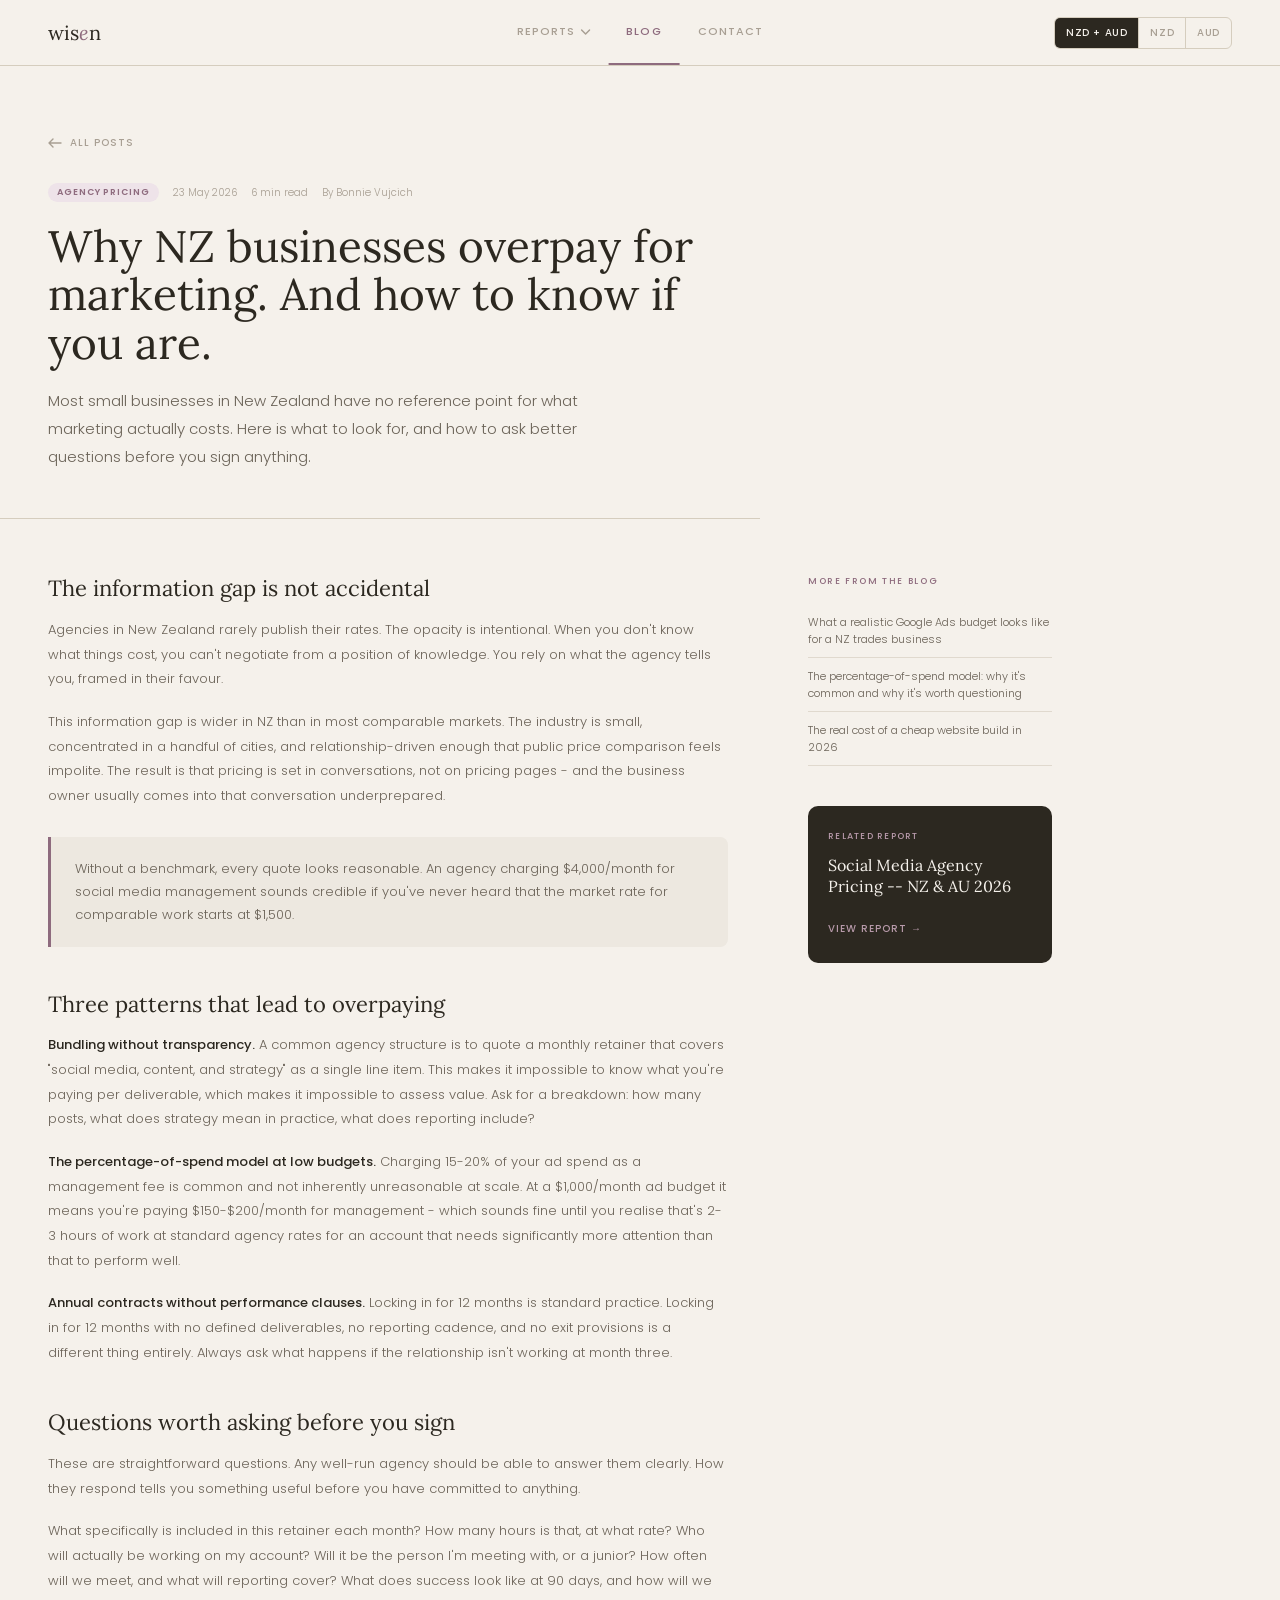
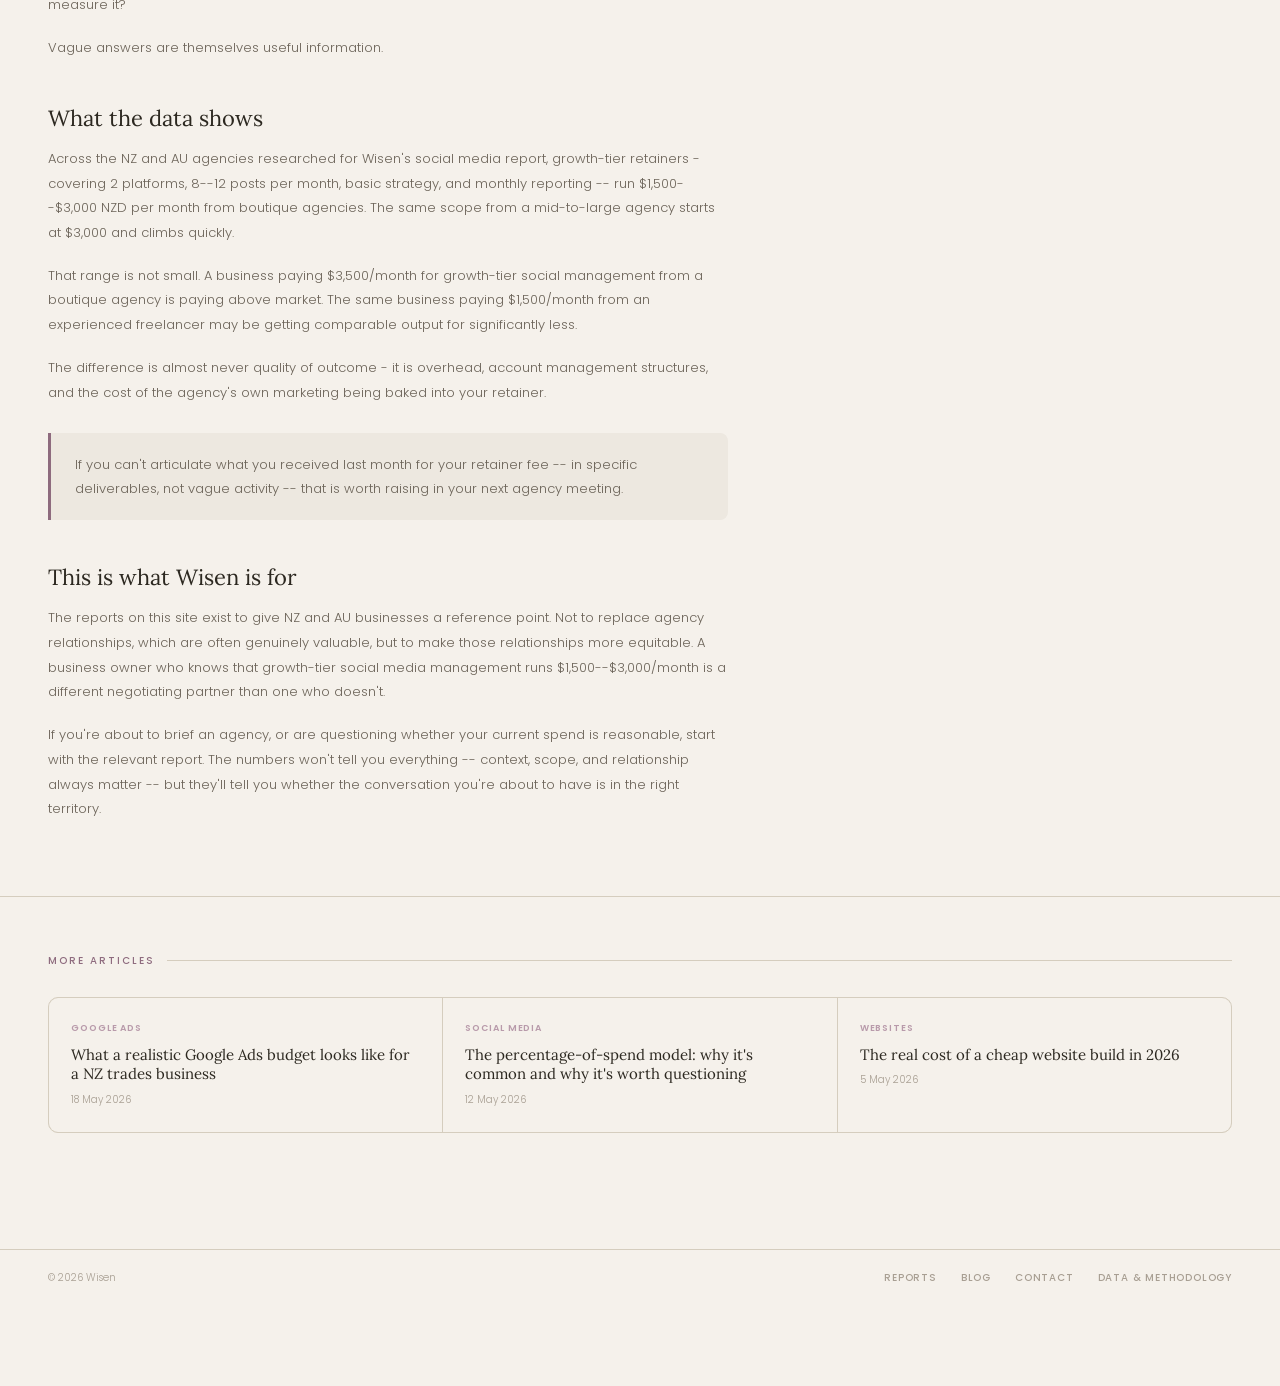
==== commit a809ca19: "Update blog-post.html first blog update" ====
--- a/pages/blog-post.html
+++ b/pages/blog-post.html
@@ -3,7 +3,7 @@
 <head>
   <meta charset="UTF-8">
   <meta name="viewport" content="width=device-width, initial-scale=1.0">
-  <title>Wisen -- Why NZ businesses overpay for marketing</title>
+  <title>Wisen - Why NZ businesses overpay for marketing</title>
   <link rel="stylesheet" href="../css/style.css">
   <style>
     .post-header { padding: 64px 48px 48px; border-bottom: 1px solid var(--rule); max-width: 760px; }
@@ -119,8 +119,8 @@
       <span class="post-read-time">6 min read</span>
       <span class="post-byline">By Bonnie Vujcich</span>
     </div>
-    <h1 class="post-title">Why NZ businesses overpay for marketing -- and how to know if you are</h1>
-    <p class="post-intro">Most small businesses in New Zealand have no reference point for what marketing actually costs. Here is what to look for -- and how to ask better questions before you sign anything.</p>
+    <h1 class="post-title">Why NZ businesses overpay for marketing. And how to know if you are.</h1>
+    <p class="post-intro">Most small businesses in New Zealand have no reference point for what marketing actually costs. Here is what to look for, and how to ask better questions before you sign anything.</p>
   </div>
 
   <div class="post-body">
@@ -128,7 +128,7 @@
 
       <h2>The information gap is not accidental</h2>
       <p>Agencies in New Zealand rarely publish their rates. The opacity is intentional. When you don't know what things cost, you can't negotiate from a position of knowledge. You rely on what the agency tells you, framed in their favour.</p>
-      <p>This information gap is wider in NZ than in most comparable markets. The industry is small, concentrated in a handful of cities, and relationship-driven enough that public price comparison feels impolite. The result is that pricing is set in conversations, not on pricing pages -- and the business owner usually comes into that conversation underprepared.</p>
+      <p>This information gap is wider in NZ than in most comparable markets. The industry is small, concentrated in a handful of cities, and relationship-driven enough that public price comparison feels impolite. The result is that pricing is set in conversations, not on pricing pages - and the business owner usually comes into that conversation underprepared.</p>
 
       <div class="post-callout">
         <p>Without a benchmark, every quote looks reasonable. An agency charging $4,000/month for social media management sounds credible if you've never heard that the market rate for comparable work starts at $1,500.</p>
@@ -136,18 +136,18 @@
 
       <h2>Three patterns that lead to overpaying</h2>
       <p><strong>Bundling without transparency.</strong> A common agency structure is to quote a monthly retainer that covers "social media, content, and strategy" as a single line item. This makes it impossible to know what you're paying per deliverable, which makes it impossible to assess value. Ask for a breakdown: how many posts, what does strategy mean in practice, what does reporting include?</p>
-      <p><strong>The percentage-of-spend model at low budgets.</strong> Charging 15--20% of your ad spend as a management fee is common and not inherently unreasonable at scale. At a $1,000/month ad budget it means you're paying $150--$200/month for management -- which sounds fine until you realise that's 2--3 hours of work at standard agency rates for an account that needs significantly more attention than that to perform well.</p>
+      <p><strong>The percentage-of-spend model at low budgets.</strong> Charging 15-20% of your ad spend as a management fee is common and not inherently unreasonable at scale. At a $1,000/month ad budget it means you're paying $150-$200/month for management - which sounds fine until you realise that's 2-3 hours of work at standard agency rates for an account that needs significantly more attention than that to perform well.</p>
       <p><strong>Annual contracts without performance clauses.</strong> Locking in for 12 months is standard practice. Locking in for 12 months with no defined deliverables, no reporting cadence, and no exit provisions is a different thing entirely. Always ask what happens if the relationship isn't working at month three.</p>
 
       <h2>Questions worth asking before you sign</h2>
-      <p>These are straightforward questions. Any well-run agency should be able to answer them clearly -- and how they respond tells you something useful before you have committed to anything.</p>
-      <p>What specifically is included in this retainer each month? How many hours is that, at what rate? Who will actually be working on my account -- the person I'm meeting with, or a junior? How often will we meet, and what will reporting cover? What does success look like at 90 days, and how will we measure it?</p>
+      <p>These are straightforward questions. Any well-run agency should be able to answer them clearly. How they respond tells you something useful before you have committed to anything.</p>
+      <p>What specifically is included in this retainer each month? How many hours is that, at what rate? Who will actually be working on my account? Will it be the person I'm meeting with, or a junior? How often will we meet, and what will reporting cover? What does success look like at 90 days, and how will we measure it?</p>
       <p>Vague answers are themselves useful information.</p>
 
       <h2>What the data shows</h2>
-      <p>Across the NZ and AU agencies researched for Wisen's social media report, growth-tier retainers -- covering 2 platforms, 8--12 posts per month, basic strategy, and monthly reporting -- run $1,500--$3,000 NZD per month from boutique agencies. The same scope from a mid-to-large agency starts at $3,000 and climbs quickly.</p>
+      <p>Across the NZ and AU agencies researched for Wisen's social media report, growth-tier retainers - covering 2 platforms, 8--12 posts per month, basic strategy, and monthly reporting -- run $1,500--$3,000 NZD per month from boutique agencies. The same scope from a mid-to-large agency starts at $3,000 and climbs quickly.</p>
       <p>That range is not small. A business paying $3,500/month for growth-tier social management from a boutique agency is paying above market. The same business paying $1,500/month from an experienced freelancer may be getting comparable output for significantly less.</p>
-      <p>The difference is almost never quality of outcome -- it is overhead, account management structures, and the cost of the agency's own marketing being baked into your retainer.</p>
+      <p>The difference is almost never quality of outcome - it is overhead, account management structures, and the cost of the agency's own marketing being baked into your retainer.</p>
 
       <div class="post-callout">
         <p>If you can't articulate what you received last month for your retainer fee -- in specific deliverables, not vague activity -- that is worth raising in your next agency meeting.</p>
